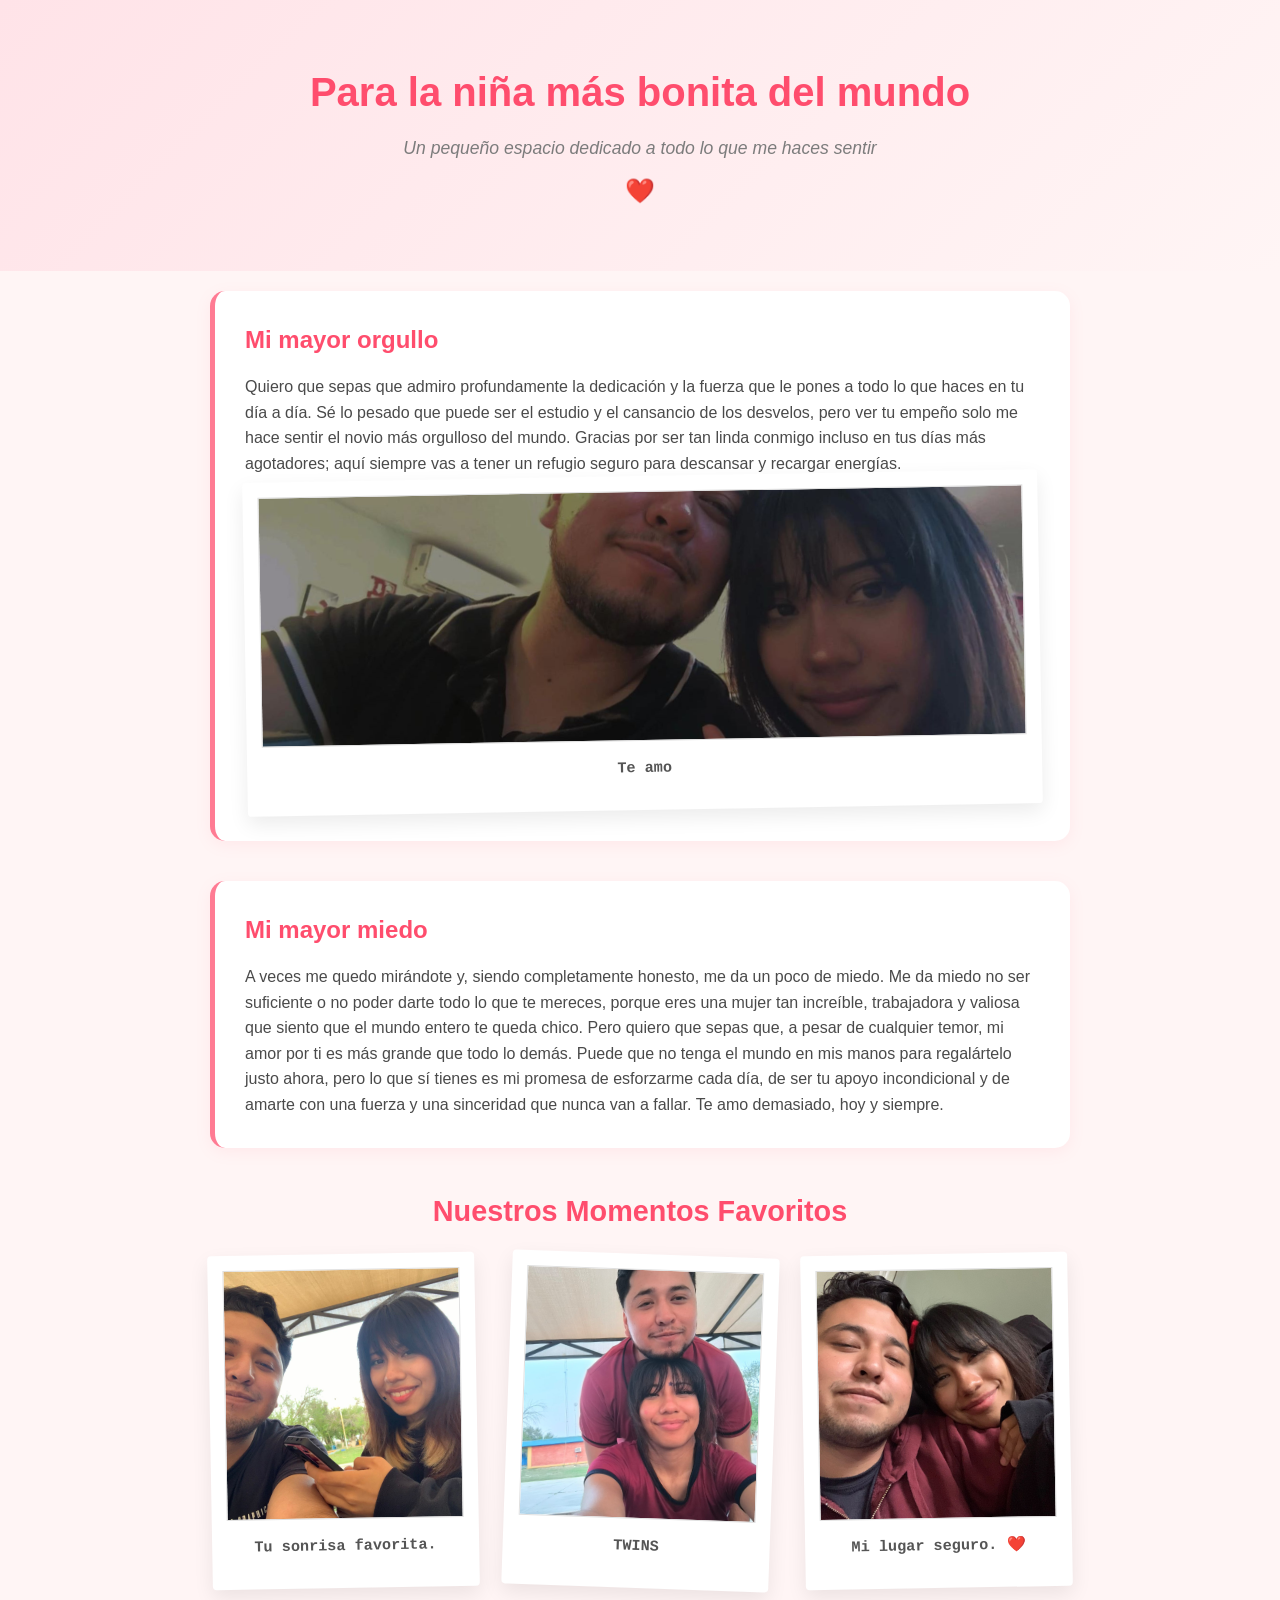
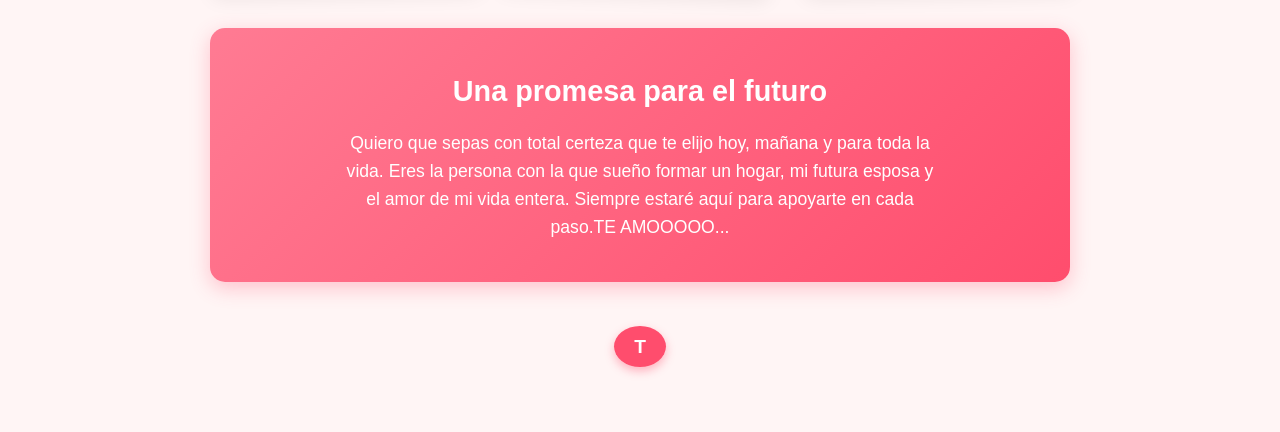
==== index.html @ 160b5a90 "Primer commit: Estructura web completa para mi novia" ====
<!DOCTYPE html>
<html lang="es">
<head>
    <meta charset="UTF-8">
    <meta name="viewport" content="width=device-width, initial-scale=1.0">
    <link rel="stylesheet" href="style.css">
    <title>Para Mi Persona Favorita</title>
</head>
<body>

    <header>
        <h1>Para la niña más bonita del mundo</h1>
        <p>Un pequeño espacio dedicado a todo lo que me haces sentir</p>
        <div class="corazon-decorativo">❤️</div>
    </header>

    <div class="contenedor">

        <div class="seccion-mensaje">
            <h2>Mi mayor orgullo</h2>
            <p>
                Quiero que sepas que admiro profundamente la dedicación y la fuerza que le pones a todo lo que haces en tu día a día. 
                Sé lo pesado que puede ser el estudio y el cansancio de los desvelos, pero ver tu empeño solo me hace sentir el novio 
                más orgulloso del mundo. Gracias por ser tan linda conmigo incluso en tus días más agotadores; aquí siempre vas a tener un refugio seguro para descansar 
                y recargar energías.

            </p>
            <div class="marco-polaroid">
                <div class="espacio-foto">

                    <img src="images/1.jpeg" alt="Momento juntos 1">
                </div>
                <div class="pie-foto">Te amo</div>
            </div>
        </div>

        <div class="seccion-mensaje">
            <h2>Mi mayor miedo</h2>
            <p>
                A veces me quedo mirándote y, siendo completamente honesto, me da un poco de miedo. 
                Me da miedo no ser suficiente o no poder darte todo lo que te mereces, porque eres una mujer tan increíble,
                trabajadora y valiosa que siento que el mundo entero te queda chico. Pero quiero que sepas que, a pesar de cualquier temor,
                mi amor por ti es más grande que todo lo demás. Puede que no tenga el mundo en mis manos para regalártelo justo ahora, 
                pero lo que sí tienes es mi promesa de esforzarme cada día, de ser tu apoyo incondicional y de amarte con una fuerza y 
                una sinceridad que nunca van a fallar. Te amo demasiado, hoy y siempre.
            </p>
        </div>

        <!-- GALERÍA DE MARCOS POLAROID -->
        <h2 class="titulo-galeria">Nuestros Momentos Favoritos</h2>
        
        <div class="galeria-marcos">
            
            <!-- Marco 1 -->
            <div class="marco-polaroid">
                <div class="espacio-foto">

                    <img src="images/2.jpeg"Momento juntos 1">
                </div>
                <div class="pie-foto">Tu sonrisa favorita.</div>
            </div>

            <!-- Marco 2 -->
            <div class="marco-polaroid">
                <div class="espacio-foto">

                    <img src="images/3.jpeg" alt="Momento juntos 2">
                </div>
                <div class="pie-foto">TWINS</div>
            </div>

            <!-- Marco 3 -->
            <div class="marco-polaroid">
                <div class="espacio-foto">
                    <img src="images/4.jpeg" alt="Momento juntos 3">
                </div>
                <div class="pie-foto">Mi lugar seguro. ❤️</div>
            </div>

        </div>

        <div class="seccion-futuro">
            <h2>Una promesa para el futuro</h2>
            <p>
                Quiero que sepas con total certeza que te elijo hoy, mañana y para toda la vida. Eres la persona con la que 
                sueño formar un hogar, mi futura esposa y el amor de mi vida entera. Siempre estaré aquí para apoyarte en cada paso.TE AMOOOOO...
            </p>
        </div>
        <div style="text-align: center; margin-top: 50px;">
            <a href="tiempo.html" style="text-decoration: none; background-color: var(--color-secundario); color: white; padding: 10px 20px; border-radius: 50%; font-weight: bold; font-size: 1.2rem; box-shadow: 0 4px 10px rgba(255, 77, 109, 0.4); transition: transform 0.3s ease;">T</a>
        </div>

    </div>

</body>
</html>
---- style.css ----
:root {
    --color-fondo: #fff5f5;
    --color-primario: #ff7b93;
    --color-secundario: #ff4d6d;
    --color-texto: #4a4a4a;
    --color-marco: #ffffff;
}

* {
    margin: 0;
    padding: 0;
    box-sizing: border-box;
    font-family: 'Segoe UI', Tahoma, Geneva, Verdana, sans-serif;
}

body {
    background-color: var(--color-fondo);
    color: var(--color-texto);
    line-height: 1.6;
    padding-bottom: 50px;
}

/* --- ENCABEZADO --- */
header {
    text-align: center;
    padding: 60px 20px;
    background: linear-gradient(135deg, #ffe3e8 0%, #fff5f5 100%);
}

header h1 {
    color: var(--color-secundario);
    font-size: 2.5rem;
    margin-bottom: 10px;
}

header p {
    font-size: 1.1rem;
    font-style: italic;
    color: #7c7c7c;
}

.corazon-decorativo {
    font-size: 1.5rem;
    color: var(--color-secundario);
    margin-top: 10px;
    animation: latido 1.2s infinite;
}

@keyframes latido {
    0% { transform: scale(1); }
    50% { transform: scale(1.15); }
    100% { transform: scale(1); }
}

/* --- CONTENEDOR PRINCIPAL --- */
.contenedor {
    max-width: 900px;
    margin: 0 auto;
    padding: 20px;
}

/* --- SECCIÓN DE MENSAJES/CARTAS --- */
.seccion-mensaje {
    background-color: white;
    padding: 30px;
    border-radius: 15px;
    box-shadow: 0 4px 15px rgba(255, 123, 147, 0.1);
    margin-bottom: 40px;
    border-left: 5px solid var(--color-primario);
}

.seccion-mensaje h2 {
    color: var(--color-secundario);
    margin-bottom: 15px;
    font-size: 1.5rem;
}

/* --- GALERÍA DE FOTOS CON MARCOS POLAROID --- */
.titulo-galeria {
    text-align: center;
    color: var(--color-secundario);
    margin: 40px 0 20px 0;
    font-size: 1.8rem;
}

.galeria-marcos {
    display: grid;
    grid-template-columns: repeat(auto-fit, minmax(250px, 1fr));
    gap: 30px;
    justify-content: center;
}

/* Estilo de Marco Polaroid Elegante */
.marco-polaroid {
    background-color: var(--color-marco);
    padding: 15px 15px 30px 15px;
    border-radius: 4px;
    box-shadow: 0 8px 20px rgba(0, 0, 0, 0.08);
    transform: rotate(-1deg);
    transition: transform 0.3s ease, box-shadow 0.3s ease;
}

/* Alternamos la rotación para que se vea más natural y dinámico */
.marco-polaroid:nth-child(even) {
    transform: rotate(2deg);
}

.marco-polaroid:hover {
    transform: scale(1.03) rotate(0deg);
    box-shadow: 0 12px 25px rgba(255, 123, 147, 0.2);
    z-index: 10;
}

.espacio-foto {
    width: 100%;
    height: 250px;
    background-color: #eaeaea; /* Fondo gris mientras pones la foto */
    border: 1px solid #e0e0e0;
    overflow: hidden;
    display: flex;
    align-items: center;
    justify-content: center;
}

.espacio-foto img {
    width: 100%;
    height: 100%;
    object-fit: cover;
}

.pie-foto {
    text-align: center;
    margin-top: 15px;
    font-family: 'Courier New', Courier, monospace; /* Fuente tipo máquina de escribir */
    font-weight: bold;
    color: #555;
    font-size: 0.95rem;
}

/* --- SECCIÓN NUESTRO FUTURO --- */
.seccion-futuro {
    text-align: center;
    background: linear-gradient(135deg, var(--color-primario) 0%, var(--color-secundario) 100%);
    color: white;
    padding: 40px 20px;
    border-radius: 15px;
    margin-top: 40px;
    box-shadow: 0 6px 20px rgba(255, 77, 109, 0.3);
}

.seccion-futuro h2 {
    margin-bottom: 15px;
    font-size: 1.8rem;
}

.seccion-futuro p {
    font-size: 1.1rem;
    max-width: 600px;
    margin: 0 auto;
}

/* --- RESPONSIVO --- */
@media (max-width: 600px) {
    header h1 { font-size: 2rem; }
    .seccion-mensaje { padding: 20px; }
}
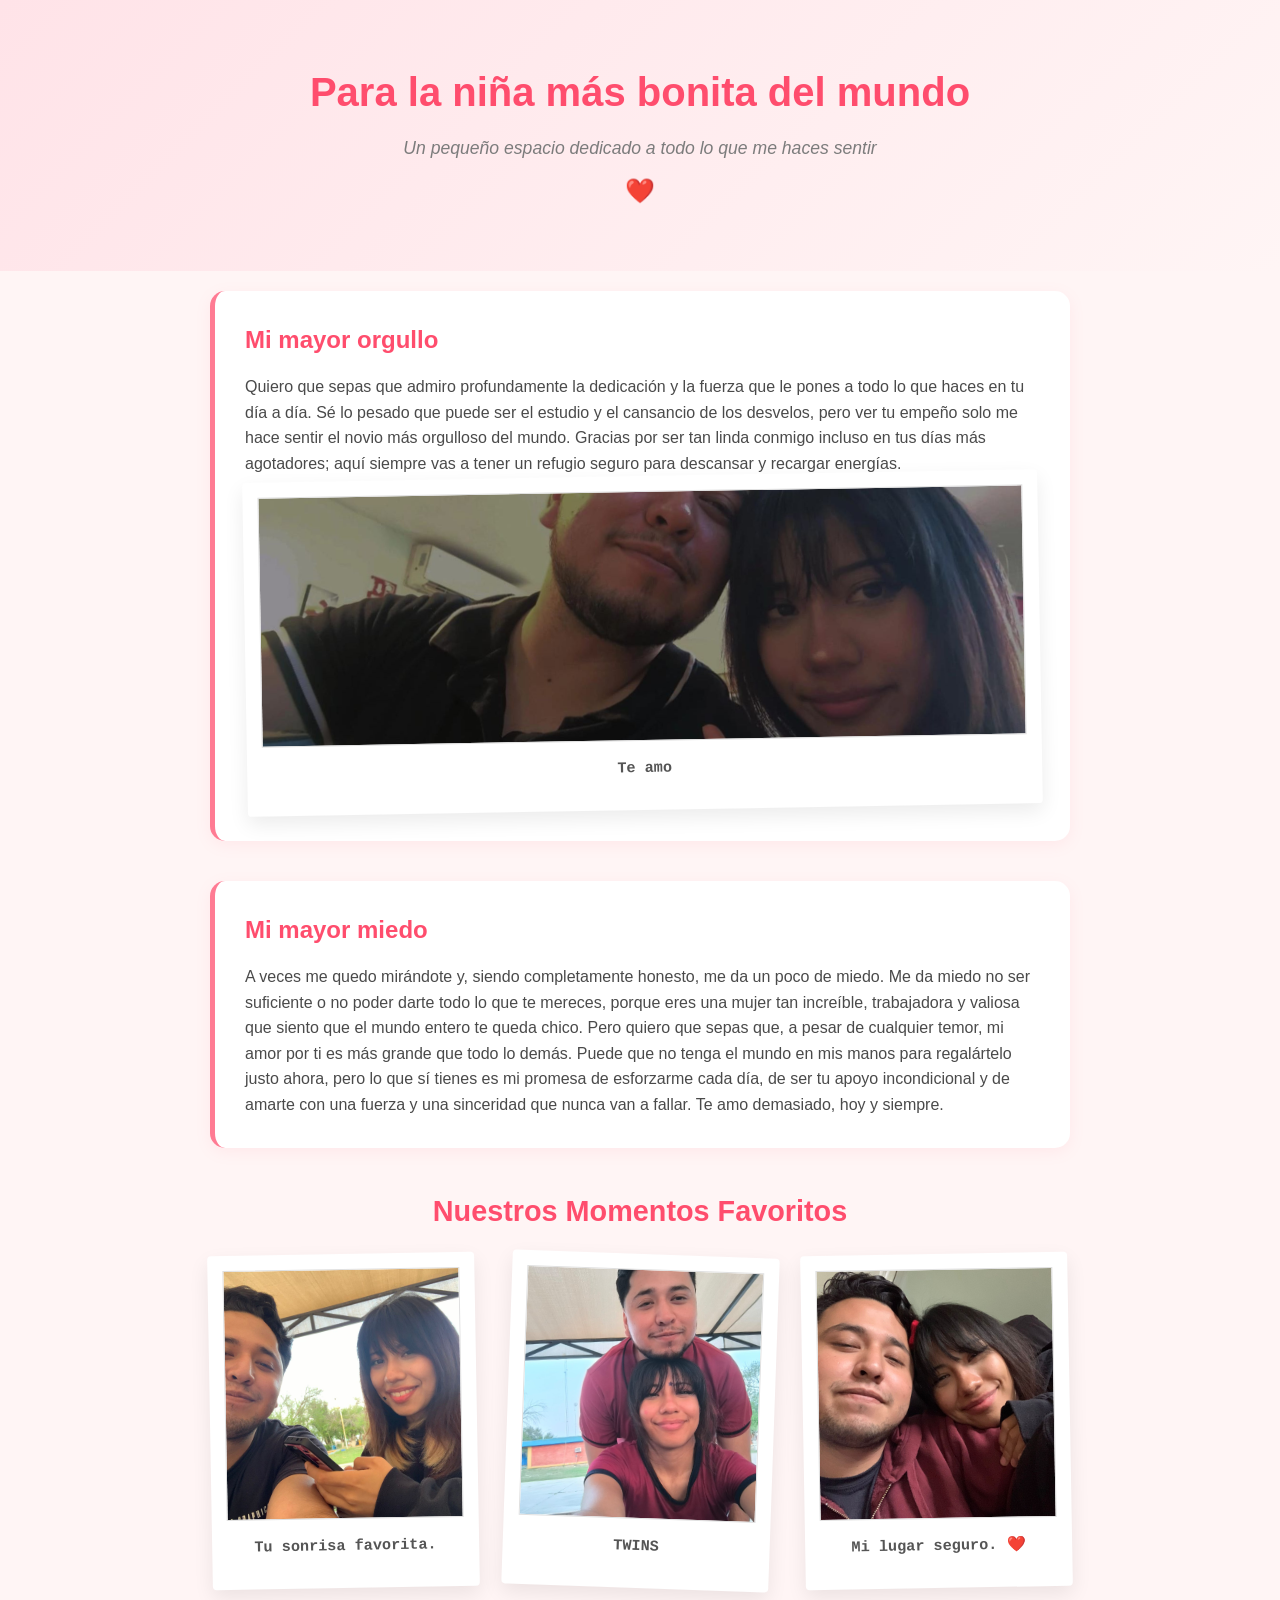
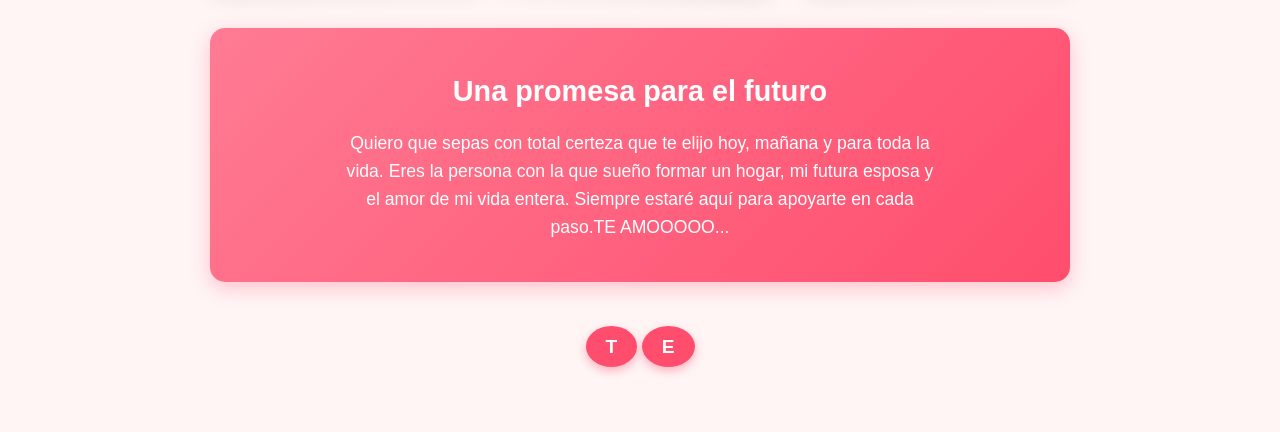
==== commit 949dfbe0: "Se agrega la pagina de los dos meses y fotos nuevas" ====
--- a/index.html
+++ b/index.html
@@ -88,7 +88,9 @@
         </div>
         <div style="text-align: center; margin-top: 50px;">
             <a href="tiempo.html" style="text-decoration: none; background-color: var(--color-secundario); color: white; padding: 10px 20px; border-radius: 50%; font-weight: bold; font-size: 1.2rem; box-shadow: 0 4px 10px rgba(255, 77, 109, 0.4); transition: transform 0.3s ease;">T</a>
+            <a href="dos-meses.html" style="text-decoration: none; background-color: var(--color-secundario); color: white; padding: 10px 20px; border-radius: 50%; font-weight: bold; font-size: 1.2rem; box-shadow: 0 4px 10px rgba(255, 77, 109, 0.4); transition: transform 0.3s ease;">E</a>
         </div>
+        
 
     </div>
 
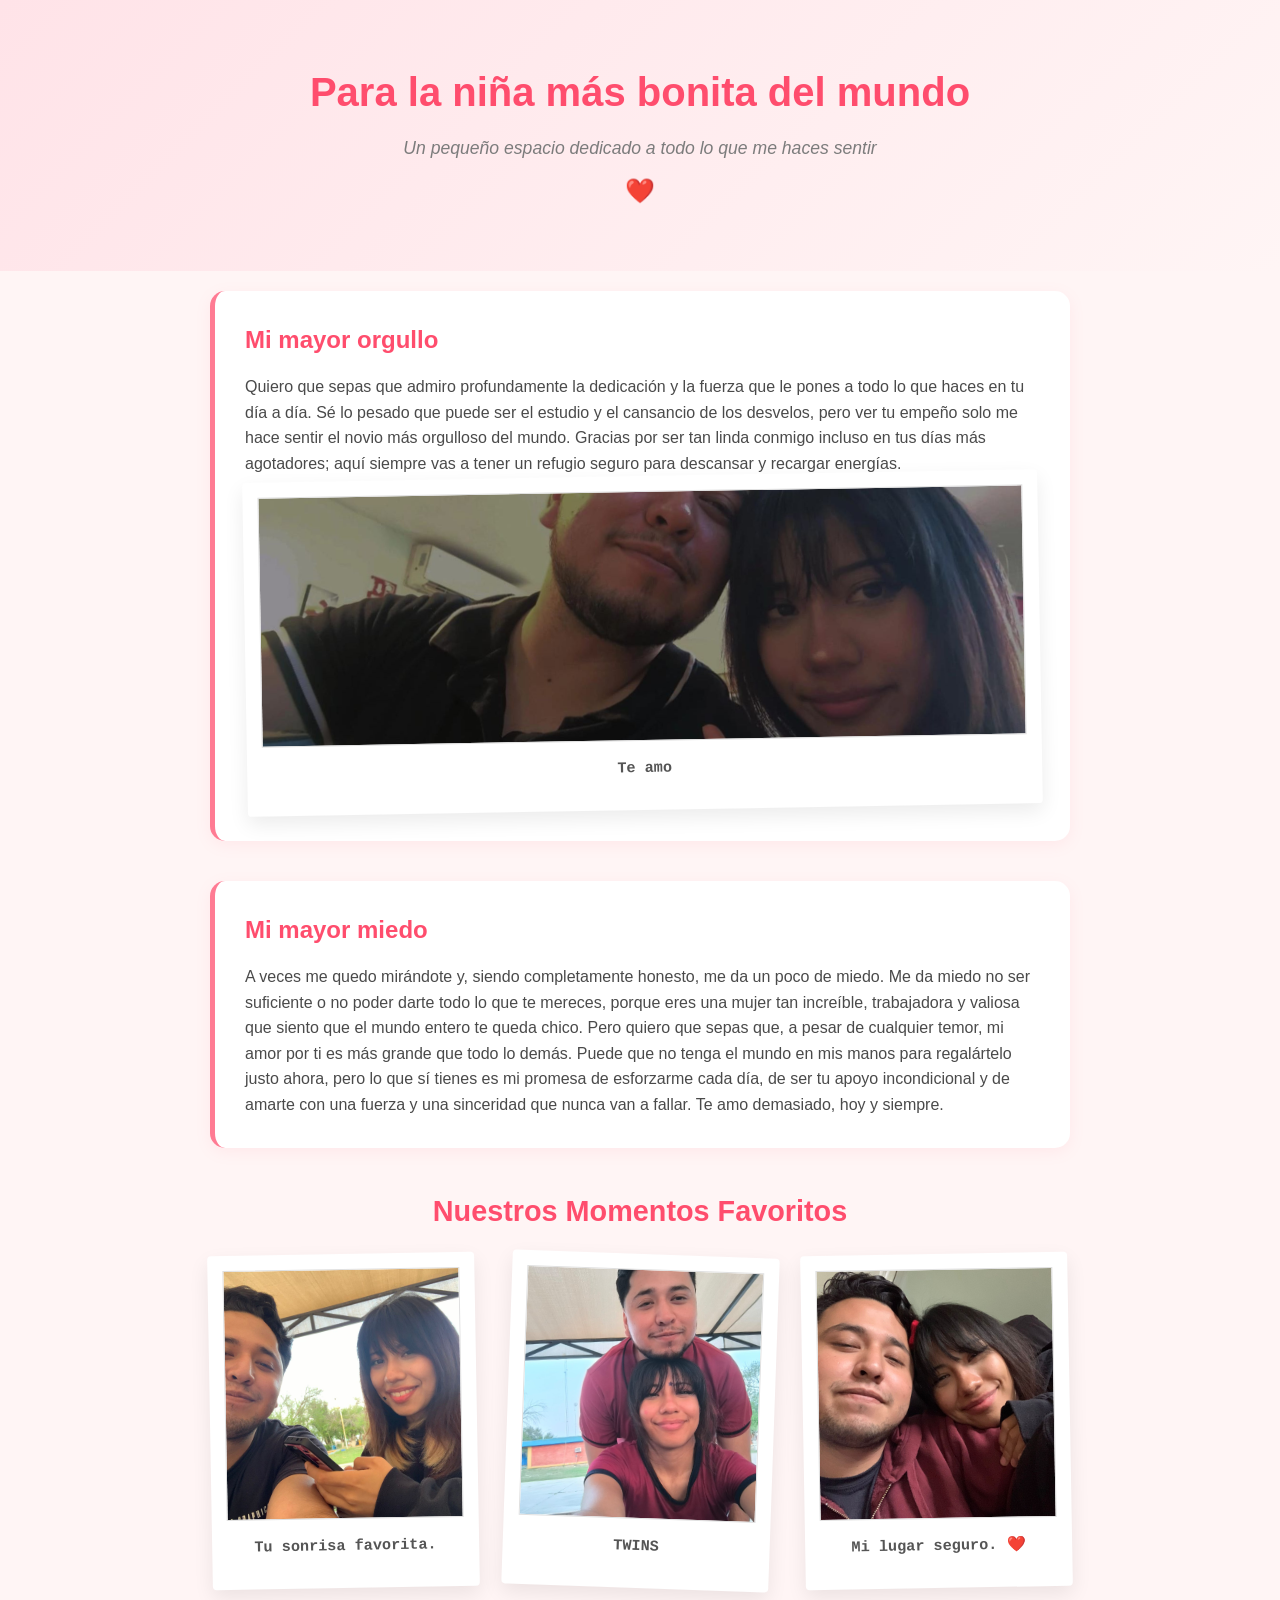
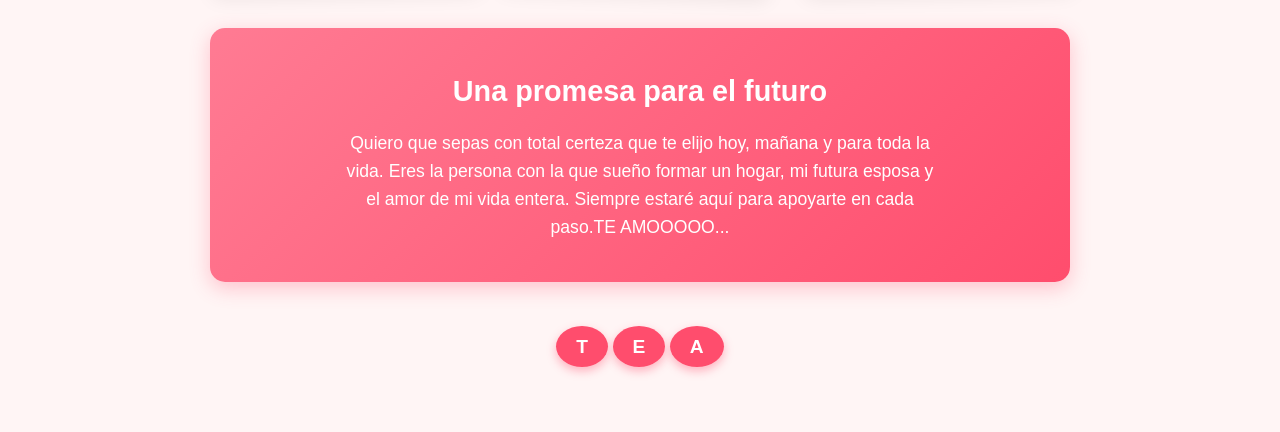
==== commit 911fd539: "Se aumentan los tamanos de las tarjetas y las fotos" ====
--- a/index.html
+++ b/index.html
@@ -89,6 +89,7 @@
         <div style="text-align: center; margin-top: 50px;">
             <a href="tiempo.html" style="text-decoration: none; background-color: var(--color-secundario); color: white; padding: 10px 20px; border-radius: 50%; font-weight: bold; font-size: 1.2rem; box-shadow: 0 4px 10px rgba(255, 77, 109, 0.4); transition: transform 0.3s ease;">T</a>
             <a href="dos-meses.html" style="text-decoration: none; background-color: var(--color-secundario); color: white; padding: 10px 20px; border-radius: 50%; font-weight: bold; font-size: 1.2rem; box-shadow: 0 4px 10px rgba(255, 77, 109, 0.4); transition: transform 0.3s ease;">E</a>
+            <a href="detalles.html" style="text-decoration: none; background-color: var(--color-secundario); color: white; padding: 10px 20px; border-radius: 50%; font-weight: bold; font-size: 1.2rem; box-shadow: 0 4px 10px rgba(255, 77, 109, 0.4); transition: transform 0.3s ease;">A</a>
         </div>
         
 
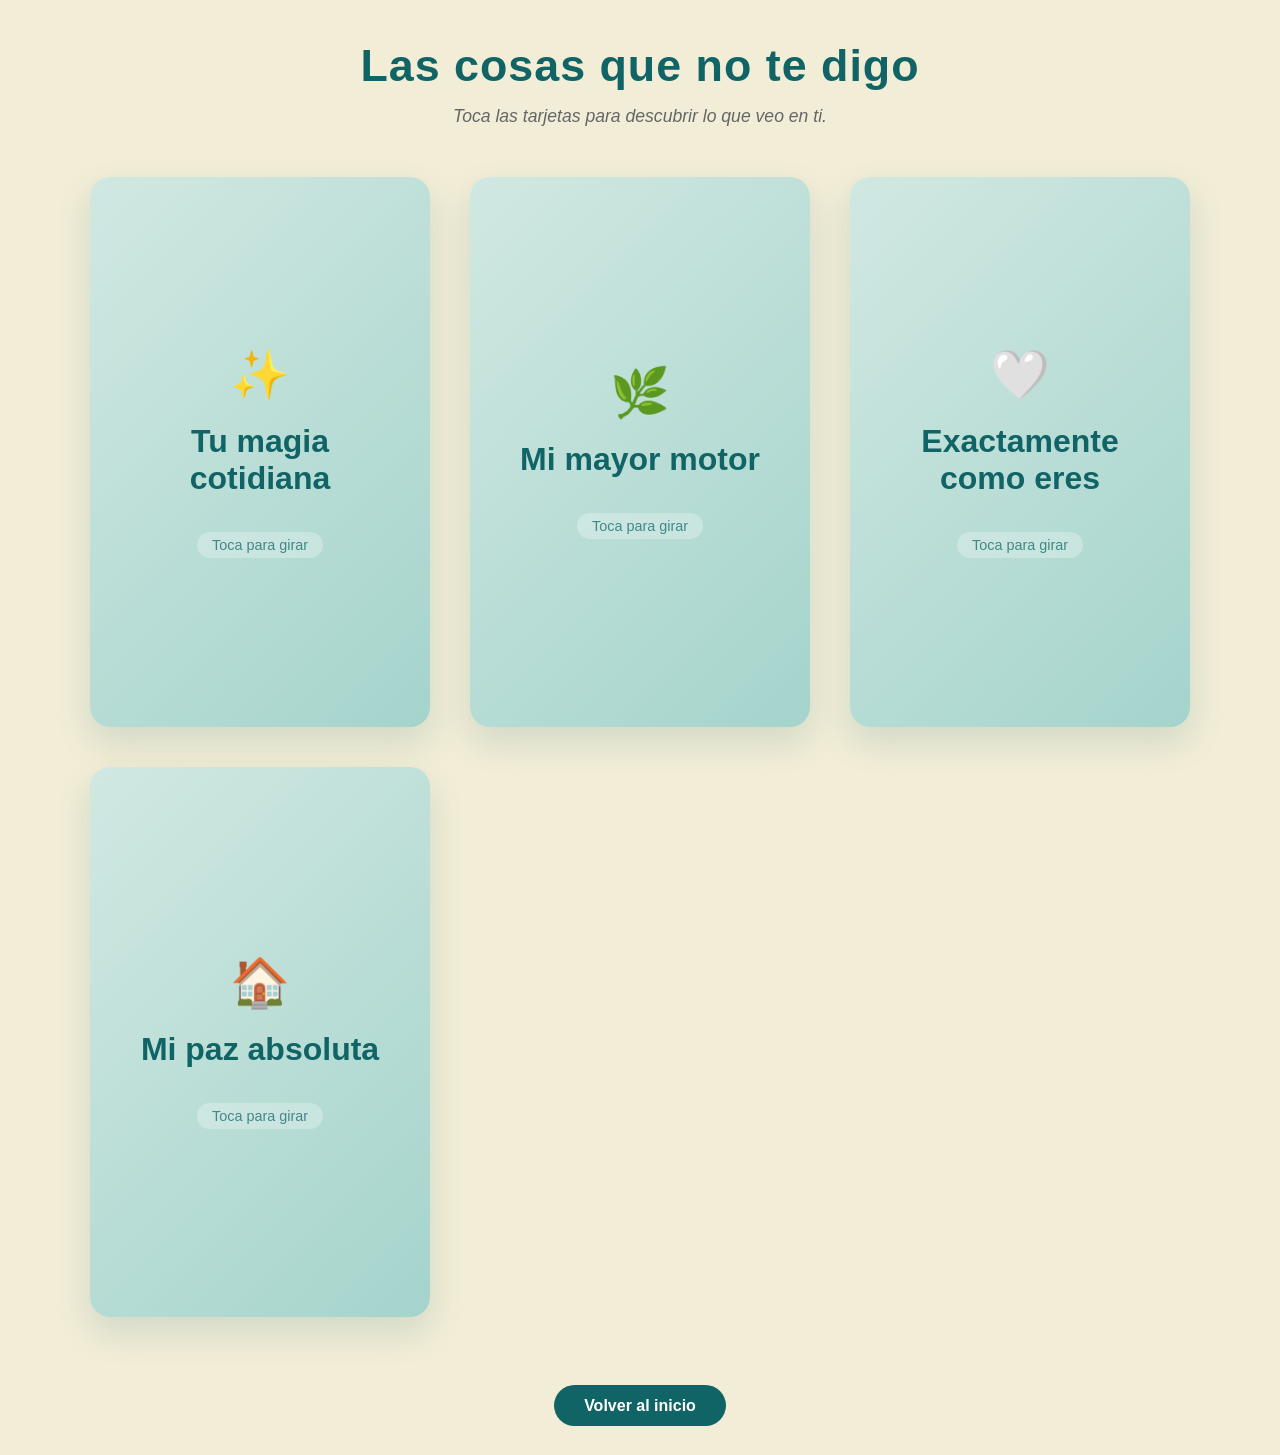
==== commit f694cbac: "ultima prueba" ====
--- a/index.html
+++ b/index.html
@@ -3,97 +3,263 @@
 <head>
     <meta charset="UTF-8">
     <meta name="viewport" content="width=device-width, initial-scale=1.0">
-    <link rel="stylesheet" href="style.css">
-    <title>Para Mi Persona Favorita</title>
+    <title>Tus Pequeños Detalles</title>
+    <style>
+        /* --- ESTILOS FRESCOS: MENTA Y CREMA --- */
+        * {
+            margin: 0;
+            padding: 0;
+            box-sizing: border-box;
+            font-family: 'Montserrat', 'Segoe UI', sans-serif;
+        }
+
+        body {
+            background-color: #f2edd7; 
+            color: #333;
+            min-height: 100vh;
+            padding: 40px 20px;
+        }
+
+        header {
+            text-align: center;
+            margin-bottom: 50px;
+        }
+
+        header h1 {
+            color: #116466; 
+            font-size: 2.8rem;
+            margin-bottom: 15px;
+            letter-spacing: 1px;
+        }
+
+        header p {
+            color: #666;
+            font-size: 1.1rem;
+            font-style: italic;
+        }
+
+        /* --- CONTENEDOR GRID --- */
+        .grid-tarjetas {
+            max-width: 1100px; 
+            margin: 0 auto;
+            display: grid;
+            grid-template-columns: repeat(auto-fit, minmax(320px, 1fr)); 
+            gap: 40px;
+            padding-bottom: 60px;
+        }
+
+        /* --- EFECTO FLIP CARD --- */
+        .tarjeta-flip {
+            background-color: transparent;
+            width: 100%;
+            height: 550px; 
+            perspective: 1000px; 
+            cursor: pointer;
+            -webkit-tap-highlight-color: transparent; 
+        }
+
+        .tarjeta-inner {
+            position: relative;
+            width: 100%;
+            height: 100%;
+            text-align: center;
+            transition: transform 0.8s cubic-bezier(0.175, 0.885, 0.32, 1.275);
+            transform-style: preserve-3d;
+            border-radius: 20px;
+            box-shadow: 0 15px 35px rgba(17, 100, 102, 0.15);
+        }
+
+        .tarjeta-flip:hover .tarjeta-inner,
+        .tarjeta-flip.girada .tarjeta-inner {
+            transform: rotateY(180deg);
+        }
+
+        .tarjeta-frente, .tarjeta-dorso {
+            position: absolute;
+            width: 100%;
+            height: 100%;
+            backface-visibility: hidden; 
+            border-radius: 20px;
+            overflow: hidden;
+            display: flex;
+            flex-direction: column;
+            justify-content: center;
+            align-items: center;
+            padding: 30px;
+        }
+
+        /* --- LADO FRONTAL --- */
+        .tarjeta-frente {
+            background: linear-gradient(135deg, #d1e8e2 0%, #a4d4cc 100%); 
+            color: #116466;
+        }
+
+        .tarjeta-frente h2 {
+            font-size: 2rem;
+            margin-bottom: 15px;
+        }
+
+        .icono-frente {
+            font-size: 3rem;
+            margin-bottom: 20px;
+        }
+
+        .instruccion {
+            font-size: 0.9rem;
+            opacity: 0.7;
+            margin-top: 20px;
+            background-color: rgba(255,255,255,0.4);
+            padding: 5px 15px;
+            border-radius: 15px;
+        }
+
+        /* --- LADO TRASERO --- */
+        .tarjeta-dorso {
+            background-color: white;
+            color: #4a4a4a;
+            transform: rotateY(180deg);
+            border: 2px solid #a4d4cc;
+            justify-content: flex-start;
+        }
+
+        .foto-dorso {
+            width: 100%;
+            height: 260px; 
+            border-radius: 15px;
+            overflow: hidden;
+            margin-bottom: 20px;
+        }
+
+        .foto-dorso img {
+            width: 100%;
+            height: 100%;
+            object-fit: cover;
+        }
+
+        .tarjeta-dorso p {
+            font-size: 1rem;
+            line-height: 1.6;
+            text-align: justify;
+        }
+
+        /* --- BOTÓN VOLVER --- */
+        .boton-volver {
+            text-align: center;
+            margin-top: 20px;
+        }
+
+        .boton-volver a {
+            text-decoration: none;
+            color: white;
+            background-color: #116466;
+            padding: 12px 30px;
+            border-radius: 30px;
+            font-weight: bold;
+            transition: background 0.3s ease;
+        }
+
+        .boton-volver a:hover {
+            background-color: #2c7873;
+        }
+
+        /* --- RESPONSIVO PARA MÓVILES --- */
+        @media (max-width: 600px) {
+            header h1 { font-size: 2.2rem; }
+            .tarjeta-flip { height: 600px; } 
+            .foto-dorso { height: 230px; } 
+        }
+    </style>
 </head>
 <body>
 
     <header>
-        <h1>Para la niña más bonita del mundo</h1>
-        <p>Un pequeño espacio dedicado a todo lo que me haces sentir</p>
-        <div class="corazon-decorativo">❤️</div>
+        <h1>Las cosas que no te digo</h1>
+        <p>Toca las tarjetas para descubrir lo que veo en ti.</p>
     </header>
 
-    <div class="contenedor">
-
-        <div class="seccion-mensaje">
-            <h2>Mi mayor orgullo</h2>
-            <p>
-                Quiero que sepas que admiro profundamente la dedicación y la fuerza que le pones a todo lo que haces en tu día a día. 
-                Sé lo pesado que puede ser el estudio y el cansancio de los desvelos, pero ver tu empeño solo me hace sentir el novio 
-                más orgulloso del mundo. Gracias por ser tan linda conmigo incluso en tus días más agotadores; aquí siempre vas a tener un refugio seguro para descansar 
-                y recargar energías.
-
-            </p>
-            <div class="marco-polaroid">
-                <div class="espacio-foto">
-
-                    <img src="images/1.jpeg" alt="Momento juntos 1">
-                </div>
-                <div class="pie-foto">Te amo</div>
-            </div>
-        </div>
-
-        <div class="seccion-mensaje">
-            <h2>Mi mayor miedo</h2>
-            <p>
-                A veces me quedo mirándote y, siendo completamente honesto, me da un poco de miedo. 
-                Me da miedo no ser suficiente o no poder darte todo lo que te mereces, porque eres una mujer tan increíble,
-                trabajadora y valiosa que siento que el mundo entero te queda chico. Pero quiero que sepas que, a pesar de cualquier temor,
-                mi amor por ti es más grande que todo lo demás. Puede que no tenga el mundo en mis manos para regalártelo justo ahora, 
-                pero lo que sí tienes es mi promesa de esforzarme cada día, de ser tu apoyo incondicional y de amarte con una fuerza y 
-                una sinceridad que nunca van a fallar. Te amo demasiado, hoy y siempre.
-            </p>
-        </div>
-
-        <!-- GALERÍA DE MARCOS POLAROID -->
-        <h2 class="titulo-galeria">Nuestros Momentos Favoritos</h2>
-        
-        <div class="galeria-marcos">
-            
-            <!-- Marco 1 -->
-            <div class="marco-polaroid">
-                <div class="espacio-foto">
-
-                    <img src="images/2.jpeg"Momento juntos 1">
-                </div>
-                <div class="pie-foto">Tu sonrisa favorita.</div>
-            </div>
-
-            <!-- Marco 2 -->
-            <div class="marco-polaroid">
-                <div class="espacio-foto">
-
-                    <img src="images/3.jpeg" alt="Momento juntos 2">
-                </div>
-                <div class="pie-foto">TWINS</div>
-            </div>
-
-            <!-- Marco 3 -->
-            <div class="marco-polaroid">
-                <div class="espacio-foto">
-                    <img src="images/4.jpeg" alt="Momento juntos 3">
-                </div>
-                <div class="pie-foto">Mi lugar seguro. ❤️</div>
-            </div>
-
-        </div>
-
-        <div class="seccion-futuro">
-            <h2>Una promesa para el futuro</h2>
-            <p>
-                Quiero que sepas con total certeza que te elijo hoy, mañana y para toda la vida. Eres la persona con la que 
-                sueño formar un hogar, mi futura esposa y el amor de mi vida entera. Siempre estaré aquí para apoyarte en cada paso.TE AMOOOOO...
-            </p>
-        </div>
-        <div style="text-align: center; margin-top: 50px;">
-            <a href="tiempo.html" style="text-decoration: none; background-color: var(--color-secundario); color: white; padding: 10px 20px; border-radius: 50%; font-weight: bold; font-size: 1.2rem; box-shadow: 0 4px 10px rgba(255, 77, 109, 0.4); transition: transform 0.3s ease;">T</a>
-            <a href="dos-meses.html" style="text-decoration: none; background-color: var(--color-secundario); color: white; padding: 10px 20px; border-radius: 50%; font-weight: bold; font-size: 1.2rem; box-shadow: 0 4px 10px rgba(255, 77, 109, 0.4); transition: transform 0.3s ease;">E</a>
-            <a href="detalles.html" style="text-decoration: none; background-color: var(--color-secundario); color: white; padding: 10px 20px; border-radius: 50%; font-weight: bold; font-size: 1.2rem; box-shadow: 0 4px 10px rgba(255, 77, 109, 0.4); transition: transform 0.3s ease;">A</a>
-        </div>
-        
+    <div class="grid-tarjetas">
+
+        <!-- TARJETA 1 -->
+        <div class="tarjeta-flip">
+            <div class="tarjeta-inner">
+                <div class="tarjeta-frente">
+                    <div class="icono-frente">✨</div>
+                    <h2>Tu magia cotidiana</h2>
+                    <div class="instruccion">Toca para girar</div>
+                </div>
+                <div class="tarjeta-dorso">
+                    <div class="foto-dorso">
+                        <img src="images/d1.jpeg" alt="Detalles">
+                    </div>
+                    <p>Siempre te digo que te amo, pero no sé si te digo lo suficiente cuánto me encantan tus pequeños detalles. Me fascina verte cuando estás concentrada, la forma en la que te esfuerzas por las cosas y cómo tu sonrisa ilumina hasta el día más gris. En esas pequeñas cosas que haces sin darte cuenta, yo encuentro mi magia favorita.</p>
+                </div>
+            </div>
+        </div>
+
+        <!-- TARJETA 2 -->
+        <div class="tarjeta-flip">
+            <div class="tarjeta-inner">
+                <div class="tarjeta-frente">
+                    <div class="icono-frente">🌿</div>
+                    <h2>Mi mayor motor</h2>
+                    <div class="instruccion">Toca para girar</div>
+                </div>
+                <div class="tarjeta-dorso">
+                    <div class="foto-dorso">
+                        <img src="images/d2.jpeg" alt="Mi motor">
+                    </div>
+                    <p>Ahora que enfrento nuevos retos fuera de la escuela y busco construir mi camino profesional, saber que te tengo a mi lado lo cambia todo. Eres mi inspiración para buscar oportunidades y crecer. Cuando siento que el mundo real es pesado, te miro y recuerdo exactamente por quién y para qué estoy construyendo este futuro.</p>
+                </div>
+            </div>
+        </div>
+
+        <!-- TARJETA 3 -->
+        <div class="tarjeta-flip">
+            <div class="tarjeta-inner">
+                <div class="tarjeta-frente">
+                    <div class="icono-frente">🤍</div>
+                    <h2>Exactamente como eres</h2>
+                    <div class="instruccion">Toca para girar</div>
+                </div>
+                <div class="tarjeta-dorso">
+                    <div class="foto-dorso">
+                        <img src="images/d3.jpeg" alt="Tal como eres">
+                    </div>
+                    <p>No amo solo a la versión tuya que está feliz o arreglada. Amo a la mujer que se desvela haciendo tareas, a la que llega cansada del trabajo, a la que a veces se estresa. Amo absolutamente todas tus facetas porque te hacen real. Mi amor por ti no exige perfección, solo te exige a ti, completita y tal cual eres.</p>
+                </div>
+            </div>
+        </div>
+
+        <!-- TARJETA 4 -->
+        <div class="tarjeta-flip">
+            <div class="tarjeta-inner">
+                <div class="tarjeta-frente">
+                    <div class="icono-frente">🏠</div>
+                    <h2>Mi paz absoluta</h2>
+                    <div class="instruccion">Toca para girar</div>
+                </div>
+                <div class="tarjeta-dorso">
+                    <div class="foto-dorso">
+                        <img src="images/d4.jpeg" alt="Mi paz">
+                    </div>
+                    <p>El mundo puede estar yendo a mil por hora, lleno de preocupaciones y pendientes, pero en el instante en el que me tomas la mano o me abrazas, todo se silencia. No solo te veo como mi futura esposa, sino como mi refugio personal. Gracias por ser el lugar donde mi mente descansa y mi corazón se siente seguro.</p>
+                </div>
+            </div>
+        </div>
 
     </div>
 
+    <div class="boton-volver">
+        <a href="index.html">Volver al inicio</a>
+    </div>
+
+    <script>
+        const tarjetas = document.querySelectorAll('.tarjeta-flip');
+        tarjetas.forEach(tarjeta => {
+            tarjeta.addEventListener('click', function() {
+                this.classList.toggle('girada');
+            });
+        });
+    </script>
 </body>
 </html>
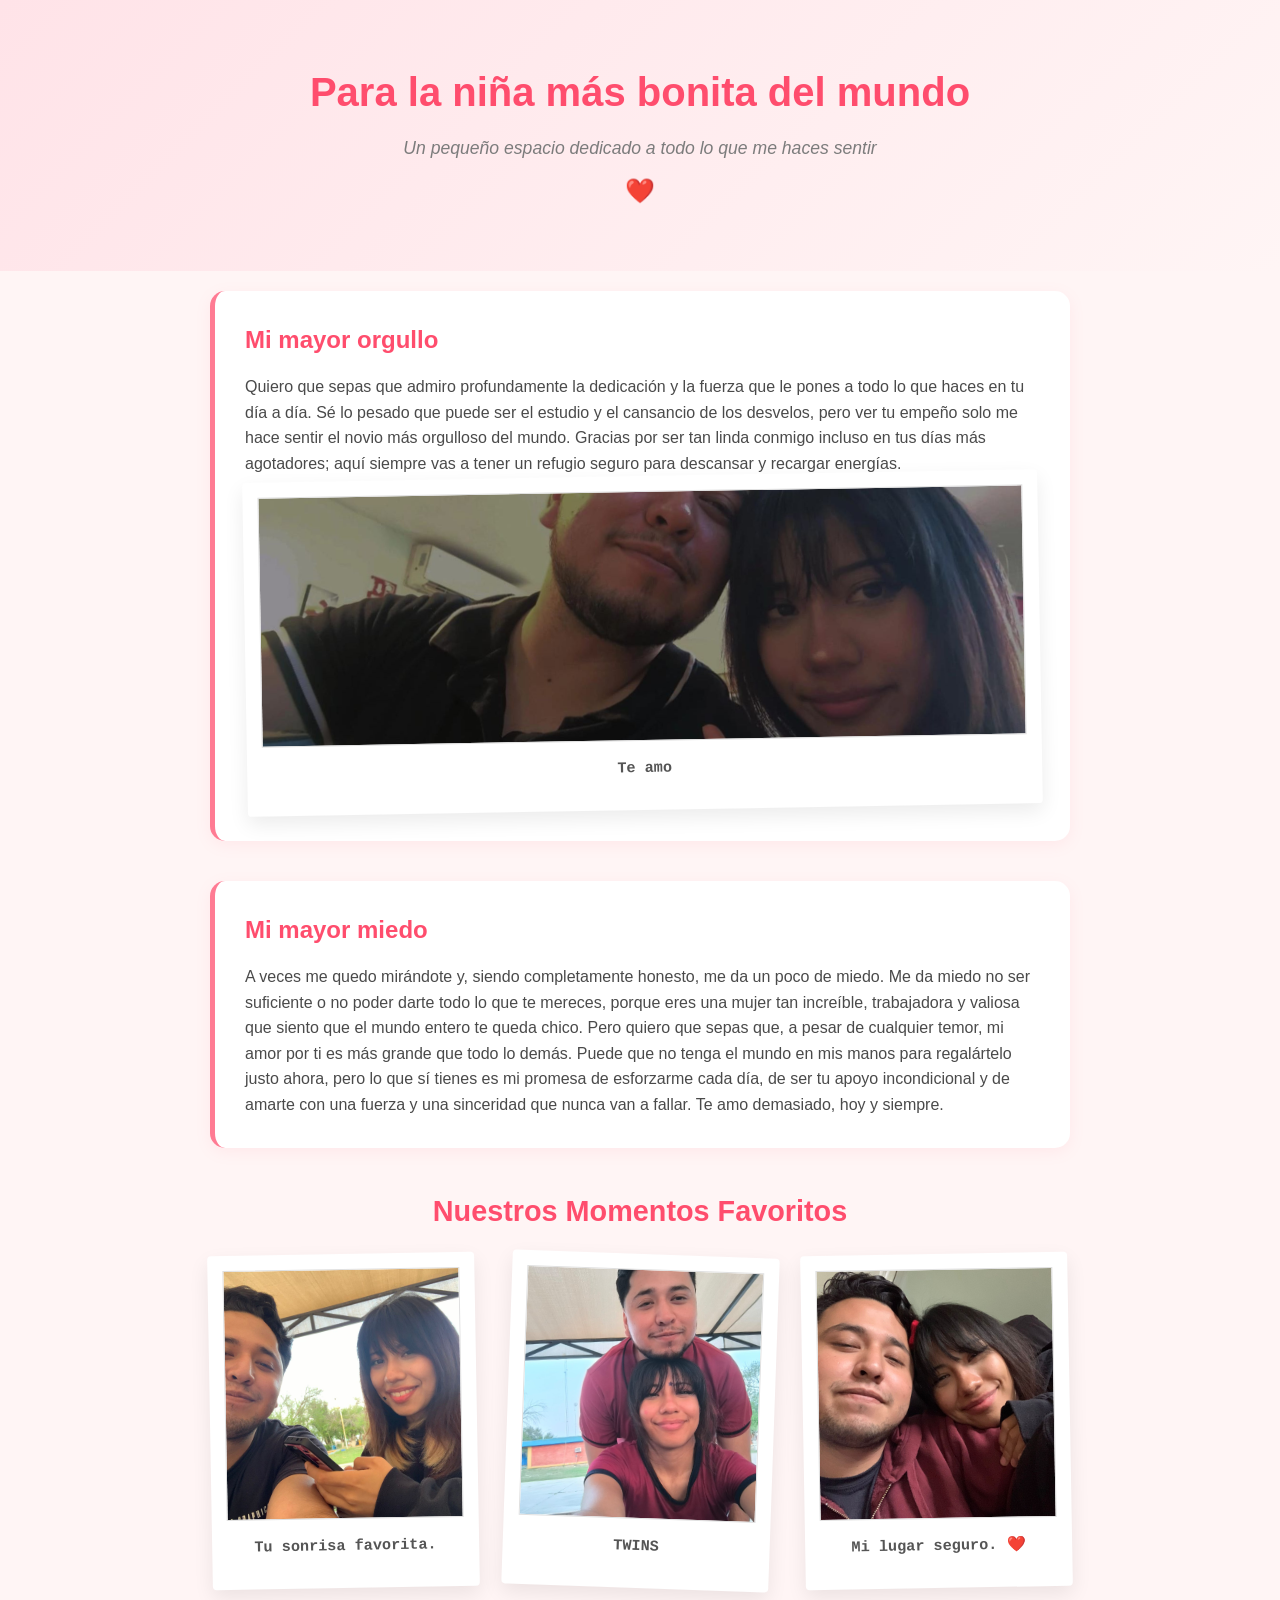
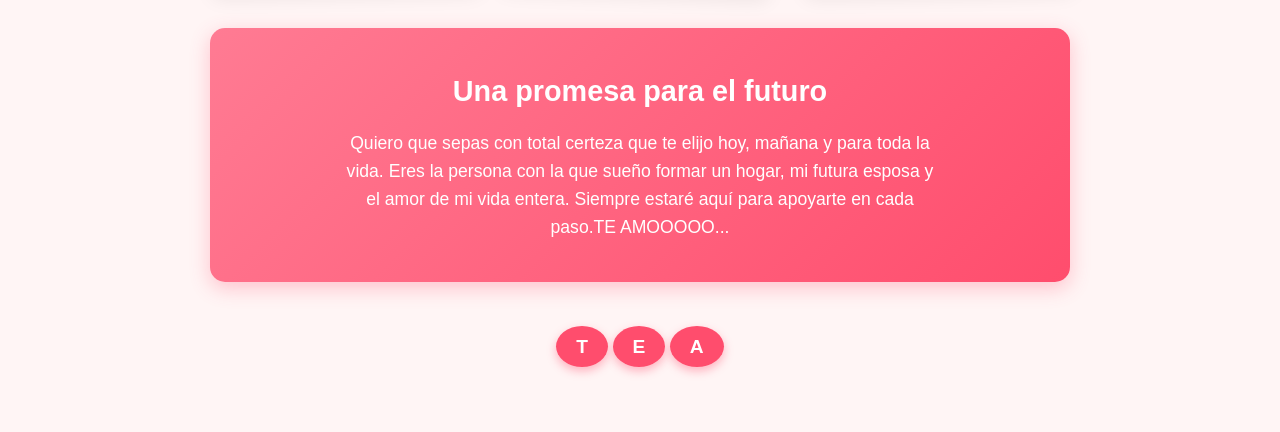
==== commit 085384b5: "ahora si la ultima" ====
--- a/index.html
+++ b/index.html
@@ -3,263 +3,97 @@
 <head>
     <meta charset="UTF-8">
     <meta name="viewport" content="width=device-width, initial-scale=1.0">
-    <title>Tus Pequeños Detalles</title>
-    <style>
-        /* --- ESTILOS FRESCOS: MENTA Y CREMA --- */
-        * {
-            margin: 0;
-            padding: 0;
-            box-sizing: border-box;
-            font-family: 'Montserrat', 'Segoe UI', sans-serif;
-        }
-
-        body {
-            background-color: #f2edd7; 
-            color: #333;
-            min-height: 100vh;
-            padding: 40px 20px;
-        }
-
-        header {
-            text-align: center;
-            margin-bottom: 50px;
-        }
-
-        header h1 {
-            color: #116466; 
-            font-size: 2.8rem;
-            margin-bottom: 15px;
-            letter-spacing: 1px;
-        }
-
-        header p {
-            color: #666;
-            font-size: 1.1rem;
-            font-style: italic;
-        }
-
-        /* --- CONTENEDOR GRID --- */
-        .grid-tarjetas {
-            max-width: 1100px; 
-            margin: 0 auto;
-            display: grid;
-            grid-template-columns: repeat(auto-fit, minmax(320px, 1fr)); 
-            gap: 40px;
-            padding-bottom: 60px;
-        }
-
-        /* --- EFECTO FLIP CARD --- */
-        .tarjeta-flip {
-            background-color: transparent;
-            width: 100%;
-            height: 550px; 
-            perspective: 1000px; 
-            cursor: pointer;
-            -webkit-tap-highlight-color: transparent; 
-        }
-
-        .tarjeta-inner {
-            position: relative;
-            width: 100%;
-            height: 100%;
-            text-align: center;
-            transition: transform 0.8s cubic-bezier(0.175, 0.885, 0.32, 1.275);
-            transform-style: preserve-3d;
-            border-radius: 20px;
-            box-shadow: 0 15px 35px rgba(17, 100, 102, 0.15);
-        }
-
-        .tarjeta-flip:hover .tarjeta-inner,
-        .tarjeta-flip.girada .tarjeta-inner {
-            transform: rotateY(180deg);
-        }
-
-        .tarjeta-frente, .tarjeta-dorso {
-            position: absolute;
-            width: 100%;
-            height: 100%;
-            backface-visibility: hidden; 
-            border-radius: 20px;
-            overflow: hidden;
-            display: flex;
-            flex-direction: column;
-            justify-content: center;
-            align-items: center;
-            padding: 30px;
-        }
-
-        /* --- LADO FRONTAL --- */
-        .tarjeta-frente {
-            background: linear-gradient(135deg, #d1e8e2 0%, #a4d4cc 100%); 
-            color: #116466;
-        }
-
-        .tarjeta-frente h2 {
-            font-size: 2rem;
-            margin-bottom: 15px;
-        }
-
-        .icono-frente {
-            font-size: 3rem;
-            margin-bottom: 20px;
-        }
-
-        .instruccion {
-            font-size: 0.9rem;
-            opacity: 0.7;
-            margin-top: 20px;
-            background-color: rgba(255,255,255,0.4);
-            padding: 5px 15px;
-            border-radius: 15px;
-        }
-
-        /* --- LADO TRASERO --- */
-        .tarjeta-dorso {
-            background-color: white;
-            color: #4a4a4a;
-            transform: rotateY(180deg);
-            border: 2px solid #a4d4cc;
-            justify-content: flex-start;
-        }
-
-        .foto-dorso {
-            width: 100%;
-            height: 260px; 
-            border-radius: 15px;
-            overflow: hidden;
-            margin-bottom: 20px;
-        }
-
-        .foto-dorso img {
-            width: 100%;
-            height: 100%;
-            object-fit: cover;
-        }
-
-        .tarjeta-dorso p {
-            font-size: 1rem;
-            line-height: 1.6;
-            text-align: justify;
-        }
-
-        /* --- BOTÓN VOLVER --- */
-        .boton-volver {
-            text-align: center;
-            margin-top: 20px;
-        }
-
-        .boton-volver a {
-            text-decoration: none;
-            color: white;
-            background-color: #116466;
-            padding: 12px 30px;
-            border-radius: 30px;
-            font-weight: bold;
-            transition: background 0.3s ease;
-        }
-
-        .boton-volver a:hover {
-            background-color: #2c7873;
-        }
-
-        /* --- RESPONSIVO PARA MÓVILES --- */
-        @media (max-width: 600px) {
-            header h1 { font-size: 2.2rem; }
-            .tarjeta-flip { height: 600px; } 
-            .foto-dorso { height: 230px; } 
-        }
-    </style>
+    <link rel="stylesheet" href="style.css">
+    <title>Para Mi Persona Favorita</title>
 </head>
 <body>
 
     <header>
-        <h1>Las cosas que no te digo</h1>
-        <p>Toca las tarjetas para descubrir lo que veo en ti.</p>
+        <h1>Para la niña más bonita del mundo</h1>
+        <p>Un pequeño espacio dedicado a todo lo que me haces sentir</p>
+        <div class="corazon-decorativo">❤️</div>
     </header>
 
-    <div class="grid-tarjetas">
+    <div class="contenedor">
 
-        <!-- TARJETA 1 -->
-        <div class="tarjeta-flip">
-            <div class="tarjeta-inner">
-                <div class="tarjeta-frente">
-                    <div class="icono-frente">✨</div>
-                    <h2>Tu magia cotidiana</h2>
-                    <div class="instruccion">Toca para girar</div>
+        <div class="seccion-mensaje">
+            <h2>Mi mayor orgullo</h2>
+            <p>
+                Quiero que sepas que admiro profundamente la dedicación y la fuerza que le pones a todo lo que haces en tu día a día. 
+                Sé lo pesado que puede ser el estudio y el cansancio de los desvelos, pero ver tu empeño solo me hace sentir el novio 
+                más orgulloso del mundo. Gracias por ser tan linda conmigo incluso en tus días más agotadores; aquí siempre vas a tener un refugio seguro para descansar 
+                y recargar energías.
+
+            </p>
+            <div class="marco-polaroid">
+                <div class="espacio-foto">
+
+                    <img src="images/1.jpeg" alt="Momento juntos 1">
                 </div>
-                <div class="tarjeta-dorso">
-                    <div class="foto-dorso">
-                        <img src="images/d1.jpeg" alt="Detalles">
-                    </div>
-                    <p>Siempre te digo que te amo, pero no sé si te digo lo suficiente cuánto me encantan tus pequeños detalles. Me fascina verte cuando estás concentrada, la forma en la que te esfuerzas por las cosas y cómo tu sonrisa ilumina hasta el día más gris. En esas pequeñas cosas que haces sin darte cuenta, yo encuentro mi magia favorita.</p>
-                </div>
+                <div class="pie-foto">Te amo</div>
             </div>
         </div>
 
-        <!-- TARJETA 2 -->
-        <div class="tarjeta-flip">
-            <div class="tarjeta-inner">
-                <div class="tarjeta-frente">
-                    <div class="icono-frente">🌿</div>
-                    <h2>Mi mayor motor</h2>
-                    <div class="instruccion">Toca para girar</div>
-                </div>
-                <div class="tarjeta-dorso">
-                    <div class="foto-dorso">
-                        <img src="images/d2.jpeg" alt="Mi motor">
-                    </div>
-                    <p>Ahora que enfrento nuevos retos fuera de la escuela y busco construir mi camino profesional, saber que te tengo a mi lado lo cambia todo. Eres mi inspiración para buscar oportunidades y crecer. Cuando siento que el mundo real es pesado, te miro y recuerdo exactamente por quién y para qué estoy construyendo este futuro.</p>
-                </div>
-            </div>
+        <div class="seccion-mensaje">
+            <h2>Mi mayor miedo</h2>
+            <p>
+                A veces me quedo mirándote y, siendo completamente honesto, me da un poco de miedo. 
+                Me da miedo no ser suficiente o no poder darte todo lo que te mereces, porque eres una mujer tan increíble,
+                trabajadora y valiosa que siento que el mundo entero te queda chico. Pero quiero que sepas que, a pesar de cualquier temor,
+                mi amor por ti es más grande que todo lo demás. Puede que no tenga el mundo en mis manos para regalártelo justo ahora, 
+                pero lo que sí tienes es mi promesa de esforzarme cada día, de ser tu apoyo incondicional y de amarte con una fuerza y 
+                una sinceridad que nunca van a fallar. Te amo demasiado, hoy y siempre.
+            </p>
         </div>
 
-        <!-- TARJETA 3 -->
-        <div class="tarjeta-flip">
-            <div class="tarjeta-inner">
-                <div class="tarjeta-frente">
-                    <div class="icono-frente">🤍</div>
-                    <h2>Exactamente como eres</h2>
-                    <div class="instruccion">Toca para girar</div>
+        <!-- GALERÍA DE MARCOS POLAROID -->
+        <h2 class="titulo-galeria">Nuestros Momentos Favoritos</h2>
+        
+        <div class="galeria-marcos">
+            
+            <!-- Marco 1 -->
+            <div class="marco-polaroid">
+                <div class="espacio-foto">
+
+                    <img src="images/2.jpeg"Momento juntos 1">
                 </div>
-                <div class="tarjeta-dorso">
-                    <div class="foto-dorso">
-                        <img src="images/d3.jpeg" alt="Tal como eres">
-                    </div>
-                    <p>No amo solo a la versión tuya que está feliz o arreglada. Amo a la mujer que se desvela haciendo tareas, a la que llega cansada del trabajo, a la que a veces se estresa. Amo absolutamente todas tus facetas porque te hacen real. Mi amor por ti no exige perfección, solo te exige a ti, completita y tal cual eres.</p>
+                <div class="pie-foto">Tu sonrisa favorita.</div>
+            </div>
+
+            <!-- Marco 2 -->
+            <div class="marco-polaroid">
+                <div class="espacio-foto">
+
+                    <img src="images/3.jpeg" alt="Momento juntos 2">
                 </div>
+                <div class="pie-foto">TWINS</div>
             </div>
+
+            <!-- Marco 3 -->
+            <div class="marco-polaroid">
+                <div class="espacio-foto">
+                    <img src="images/4.jpeg" alt="Momento juntos 3">
+                </div>
+                <div class="pie-foto">Mi lugar seguro. ❤️</div>
+            </div>
+
         </div>
 
-        <!-- TARJETA 4 -->
-        <div class="tarjeta-flip">
-            <div class="tarjeta-inner">
-                <div class="tarjeta-frente">
-                    <div class="icono-frente">🏠</div>
-                    <h2>Mi paz absoluta</h2>
-                    <div class="instruccion">Toca para girar</div>
-                </div>
-                <div class="tarjeta-dorso">
-                    <div class="foto-dorso">
-                        <img src="images/d4.jpeg" alt="Mi paz">
-                    </div>
-                    <p>El mundo puede estar yendo a mil por hora, lleno de preocupaciones y pendientes, pero en el instante en el que me tomas la mano o me abrazas, todo se silencia. No solo te veo como mi futura esposa, sino como mi refugio personal. Gracias por ser el lugar donde mi mente descansa y mi corazón se siente seguro.</p>
-                </div>
-            </div>
+        <div class="seccion-futuro">
+            <h2>Una promesa para el futuro</h2>
+            <p>
+                Quiero que sepas con total certeza que te elijo hoy, mañana y para toda la vida. Eres la persona con la que 
+                sueño formar un hogar, mi futura esposa y el amor de mi vida entera. Siempre estaré aquí para apoyarte en cada paso.TE AMOOOOO...
+            </p>
         </div>
+        <div style="text-align: center; margin-top: 50px;">
+            <a href="tiempo.html" style="text-decoration: none; background-color: var(--color-secundario); color: white; padding: 10px 20px; border-radius: 50%; font-weight: bold; font-size: 1.2rem; box-shadow: 0 4px 10px rgba(255, 77, 109, 0.4); transition: transform 0.3s ease;">T</a>
+            <a href="dos-meses.html" style="text-decoration: none; background-color: var(--color-secundario); color: white; padding: 10px 20px; border-radius: 50%; font-weight: bold; font-size: 1.2rem; box-shadow: 0 4px 10px rgba(255, 77, 109, 0.4); transition: transform 0.3s ease;">E</a>
+            <a href="detalles.html" style="text-decoration: none; background-color: var(--color-secundario); color: white; padding: 10px 20px; border-radius: 50%; font-weight: bold; font-size: 1.2rem; box-shadow: 0 4px 10px rgba(255, 77, 109, 0.4); transition: transform 0.3s ease;">A</a>
+        </div>
+        
 
     </div>
 
-    <div class="boton-volver">
-        <a href="index.html">Volver al inicio</a>
-    </div>
-
-    <script>
-        const tarjetas = document.querySelectorAll('.tarjeta-flip');
-        tarjetas.forEach(tarjeta => {
-            tarjeta.addEventListener('click', function() {
-                this.classList.toggle('girada');
-            });
-        });
-    </script>
 </body>
 </html>
--- a/style.css
+++ b/style.css
@@ -0,0 +1,166 @@
+:root {
+    --color-fondo: #fff5f5;
+    --color-primario: #ff7b93;
+    --color-secundario: #ff4d6d;
+    --color-texto: #4a4a4a;
+    --color-marco: #ffffff;
+}
+
+* {
+    margin: 0;
+    padding: 0;
+    box-sizing: border-box;
+    font-family: 'Segoe UI', Tahoma, Geneva, Verdana, sans-serif;
+}
+
+body {
+    background-color: var(--color-fondo);
+    color: var(--color-texto);
+    line-height: 1.6;
+    padding-bottom: 50px;
+}
+
+/* --- ENCABEZADO --- */
+header {
+    text-align: center;
+    padding: 60px 20px;
+    background: linear-gradient(135deg, #ffe3e8 0%, #fff5f5 100%);
+}
+
+header h1 {
+    color: var(--color-secundario);
+    font-size: 2.5rem;
+    margin-bottom: 10px;
+}
+
+header p {
+    font-size: 1.1rem;
+    font-style: italic;
+    color: #7c7c7c;
+}
+
+.corazon-decorativo {
+    font-size: 1.5rem;
+    color: var(--color-secundario);
+    margin-top: 10px;
+    animation: latido 1.2s infinite;
+}
+
+@keyframes latido {
+    0% { transform: scale(1); }
+    50% { transform: scale(1.15); }
+    100% { transform: scale(1); }
+}
+
+/* --- CONTENEDOR PRINCIPAL --- */
+.contenedor {
+    max-width: 900px;
+    margin: 0 auto;
+    padding: 20px;
+}
+
+/* --- SECCIÓN DE MENSAJES/CARTAS --- */
+.seccion-mensaje {
+    background-color: white;
+    padding: 30px;
+    border-radius: 15px;
+    box-shadow: 0 4px 15px rgba(255, 123, 147, 0.1);
+    margin-bottom: 40px;
+    border-left: 5px solid var(--color-primario);
+}
+
+.seccion-mensaje h2 {
+    color: var(--color-secundario);
+    margin-bottom: 15px;
+    font-size: 1.5rem;
+}
+
+/* --- GALERÍA DE FOTOS CON MARCOS POLAROID --- */
+.titulo-galeria {
+    text-align: center;
+    color: var(--color-secundario);
+    margin: 40px 0 20px 0;
+    font-size: 1.8rem;
+}
+
+.galeria-marcos {
+    display: grid;
+    grid-template-columns: repeat(auto-fit, minmax(250px, 1fr));
+    gap: 30px;
+    justify-content: center;
+}
+
+/* Estilo de Marco Polaroid Elegante */
+.marco-polaroid {
+    background-color: var(--color-marco);
+    padding: 15px 15px 30px 15px;
+    border-radius: 4px;
+    box-shadow: 0 8px 20px rgba(0, 0, 0, 0.08);
+    transform: rotate(-1deg);
+    transition: transform 0.3s ease, box-shadow 0.3s ease;
+}
+
+/* Alternamos la rotación para que se vea más natural y dinámico */
+.marco-polaroid:nth-child(even) {
+    transform: rotate(2deg);
+}
+
+.marco-polaroid:hover {
+    transform: scale(1.03) rotate(0deg);
+    box-shadow: 0 12px 25px rgba(255, 123, 147, 0.2);
+    z-index: 10;
+}
+
+.espacio-foto {
+    width: 100%;
+    height: 250px;
+    background-color: #eaeaea; /* Fondo gris mientras pones la foto */
+    border: 1px solid #e0e0e0;
+    overflow: hidden;
+    display: flex;
+    align-items: center;
+    justify-content: center;
+}
+
+.espacio-foto img {
+    width: 100%;
+    height: 100%;
+    object-fit: cover;
+}
+
+.pie-foto {
+    text-align: center;
+    margin-top: 15px;
+    font-family: 'Courier New', Courier, monospace; /* Fuente tipo máquina de escribir */
+    font-weight: bold;
+    color: #555;
+    font-size: 0.95rem;
+}
+
+/* --- SECCIÓN NUESTRO FUTURO --- */
+.seccion-futuro {
+    text-align: center;
+    background: linear-gradient(135deg, var(--color-primario) 0%, var(--color-secundario) 100%);
+    color: white;
+    padding: 40px 20px;
+    border-radius: 15px;
+    margin-top: 40px;
+    box-shadow: 0 6px 20px rgba(255, 77, 109, 0.3);
+}
+
+.seccion-futuro h2 {
+    margin-bottom: 15px;
+    font-size: 1.8rem;
+}
+
+.seccion-futuro p {
+    font-size: 1.1rem;
+    max-width: 600px;
+    margin: 0 auto;
+}
+
+/* --- RESPONSIVO --- */
+@media (max-width: 600px) {
+    header h1 { font-size: 2rem; }
+    .seccion-mensaje { padding: 20px; }
+}
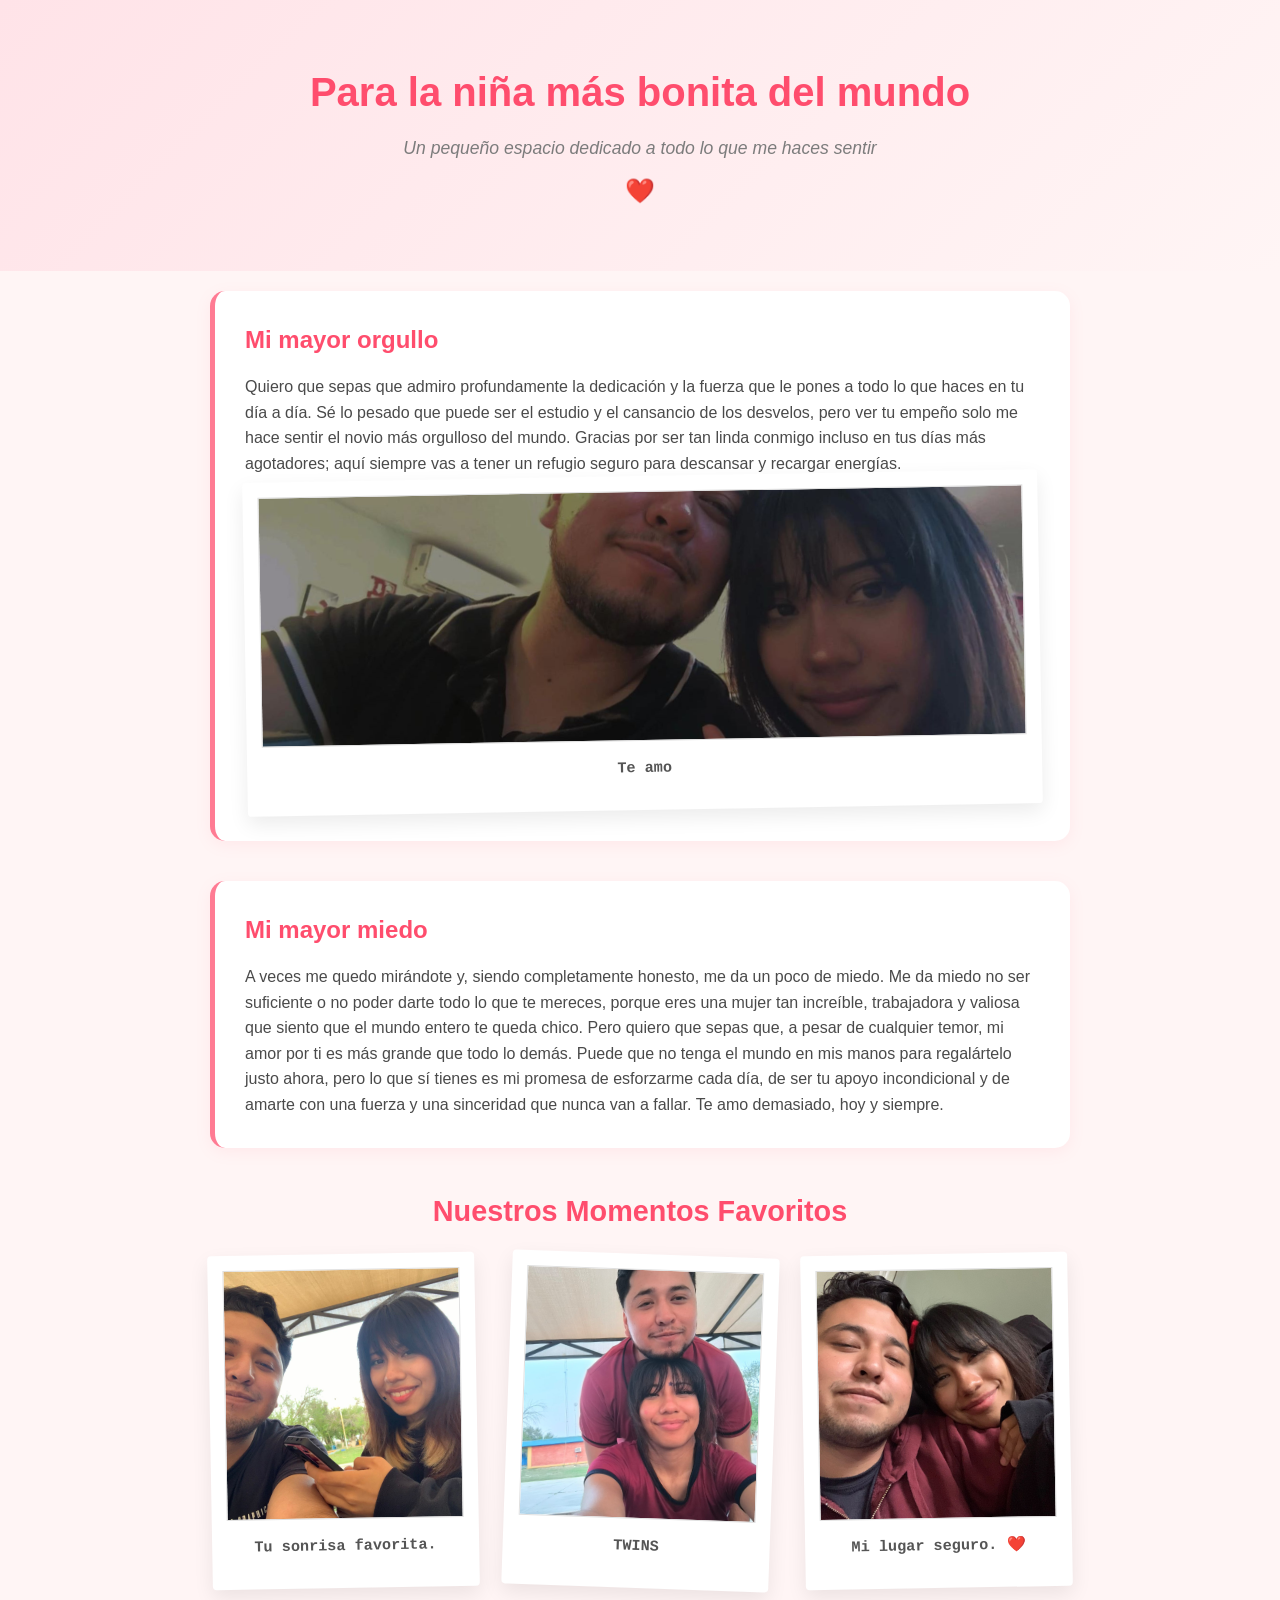
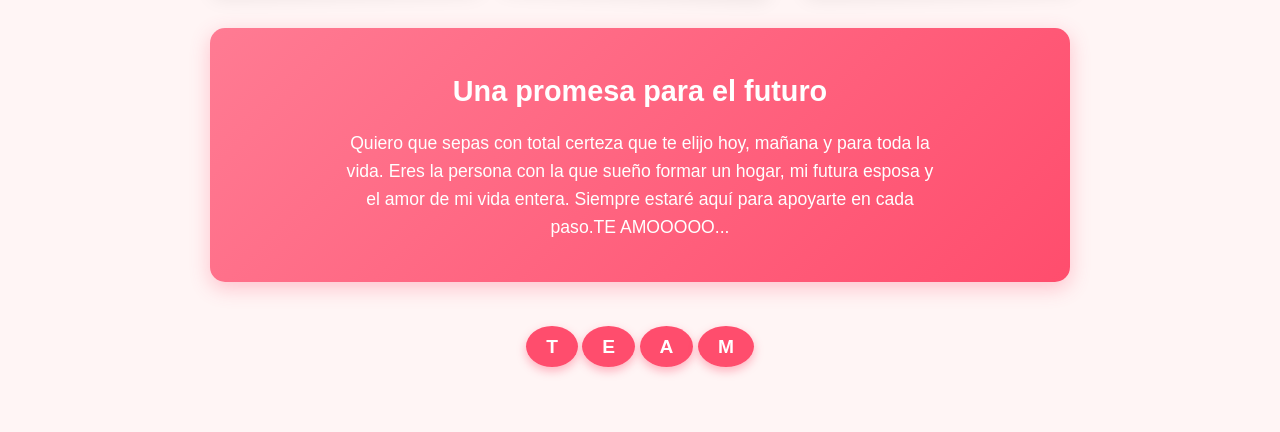
==== commit 9843b74c: "se agrego pagina M" ====
--- a/index.html
+++ b/index.html
@@ -90,6 +90,7 @@
             <a href="tiempo.html" style="text-decoration: none; background-color: var(--color-secundario); color: white; padding: 10px 20px; border-radius: 50%; font-weight: bold; font-size: 1.2rem; box-shadow: 0 4px 10px rgba(255, 77, 109, 0.4); transition: transform 0.3s ease;">T</a>
             <a href="dos-meses.html" style="text-decoration: none; background-color: var(--color-secundario); color: white; padding: 10px 20px; border-radius: 50%; font-weight: bold; font-size: 1.2rem; box-shadow: 0 4px 10px rgba(255, 77, 109, 0.4); transition: transform 0.3s ease;">E</a>
             <a href="detalles.html" style="text-decoration: none; background-color: var(--color-secundario); color: white; padding: 10px 20px; border-radius: 50%; font-weight: bold; font-size: 1.2rem; box-shadow: 0 4px 10px rgba(255, 77, 109, 0.4); transition: transform 0.3s ease;">A</a>
+            <a href="siempre.html" style="text-decoration: none; background-color: var(--color-secundario); color: white; padding: 10px 20px; border-radius: 50%; font-weight: bold; font-size: 1.2rem; box-shadow: 0 4px 10px rgba(255, 77, 109, 0.4); transition: transform 0.3s ease;">M</a>
         </div>
         
 
